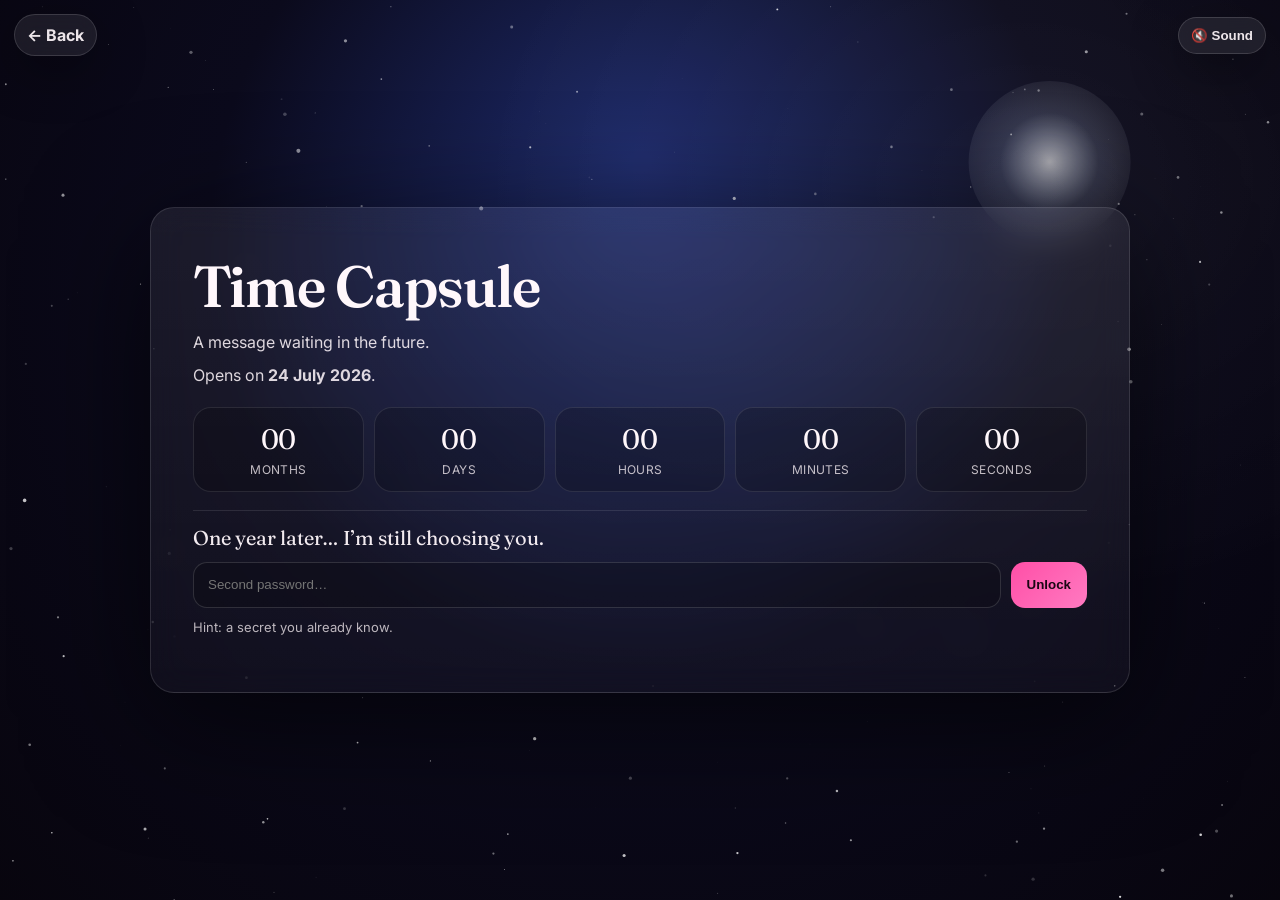
==== time-capsule.html @ f36df3c6 "Add files via upload" ====
<!doctype html>
<html lang="en">
<head>
  <meta charset="utf-8" />
  <meta name="viewport" content="width=device-width, initial-scale=1, viewport-fit=cover" />
  <title>Time Capsule ⏳</title>

  <link rel="preconnect" href="https://fonts.googleapis.com">
  <link rel="preconnect" href="https://fonts.gstatic.com" crossorigin>
  <link href="https://fonts.googleapis.com/css2?family=Fraunces:wght@400;600&family=Inter:wght@400;500;600&display=swap" rel="stylesheet">

  <link rel="stylesheet" href="time-capsule.css" />
</head>
<body>
  <!-- Starfield canvas -->
  <canvas id="bg" class="bg" aria-hidden="true"></canvas>

  <!-- Subtle vignette -->
  <div class="vignette" aria-hidden="true"></div>

  <!-- Music (change src if you want) -->
  <audio id="tcMusic" loop preload="auto">
    <source src="music3.mp3" type="audio/mpeg" />
  </audio>

  <header class="topbar">
    <a class="pill back" href="index.html">← Back</a>
    <button id="soundBtn" class="pill" type="button" aria-label="Toggle sound">🔇 Sound</button>
  </header>

  <main class="stage">
    <!-- Countdown Card -->
    <section id="card" class="card" aria-live="polite">
      <h1 class="title">Time Capsule</h1>
      <p class="sub">A message waiting in the future.</p>
      <p class="sub">Opens on <strong>24 July 2026</strong>.</p>

      <div class="grid" role="group" aria-label="Countdown">
        <div class="cell">
          <div id="mo" class="num">--</div>
          <div class="lab">Months</div>
        </div>
        <div class="cell">
          <div id="da" class="num">--</div>
          <div class="lab">Days</div>
        </div>
        <div class="cell">
          <div id="ho" class="num">--</div>
          <div class="lab">Hours</div>
        </div>
        <div class="cell">
          <div id="mi" class="num">--</div>
          <div class="lab">Minutes</div>
        </div>
        <div class="cell">
          <div id="se" class="num">--</div>
          <div class="lab">Seconds</div>
        </div>
      </div>

      <div class="divider"></div>

      <div id="lockedMsg" class="lockedMsg">
        <span class="dot"></span>
        <span>Locked until the day arrives.</span>
      </div>

      <!-- Unlock Area (hidden until countdown hits zero) -->
      <div id="unlockArea" class="unlockArea" hidden>
        <p class="unlockTitle">One year later… I’m still choosing you.</p>

        <div class="row">
          <input id="pass2" class="input" type="password" inputmode="text" autocomplete="off" autocapitalize="none" spellcheck="false"
                 placeholder="Second password…" aria-label="Second password" />
          <button id="btn2" class="btn" type="button">Unlock</button>
        </div>

        <p id="hint2" class="hint">Hint: a secret you already know.</p>
      </div>
    </section>

    <!-- Cinema Overlay (hidden until correct password) -->
    <section id="cinema" class="cinema" hidden aria-hidden="true">
      <div class="cinemaFrame">
        <div class="cinemaHeader">
          <div class="cinemaTitle">Hi baby…</div>
          <button id="closeCinema" class="pill small" type="button">Close</button>
        </div>

        <video id="vid" class="vid" controls playsinline preload="metadata">
          <source src="videos/future.mp4" type="video/mp4" />
          <source src="videos/future.webm" type="video/webm" />
        </video>

        <p id="vidHint" class="hint center">
          If the video isn’t added yet, later place it as <code>videos/future.mp4</code> and upload to GitHub again.
        </p>
      </div>
    </section>
  </main>

  <script src="time-capsule.js"></script>
</body>
</html>
---- time-capsule.css ----
:root{
  --fg:#fff7fb;
  --muted: rgba(255,247,251,.78);
  --line: rgba(255,255,255,.12);
  --glass: rgba(255,255,255,.07);
  --glass2: rgba(255,255,255,.03);
  --shadow: 0 28px 120px rgba(0,0,0,.62);
  --radius: 24px;
  --hot:#ff4fa7;
  --hot2:#ff7ac1;
}

*{ box-sizing:border-box; }
html,body{ height:100%; }
body{
  margin:0;
  font-family: Inter, system-ui, -apple-system, Segoe UI, Roboto, Arial, sans-serif;
  color: var(--fg);
  background: #07040b;
  overflow:hidden;
}

.bg{
  position:fixed;
  inset:0;
  width:100%;
  height:100%;
  display:block;
  z-index:0;
}

.vignette{
  position:fixed;
  inset:0;
  z-index:1;
  pointer-events:none;
  background:
    radial-gradient(1200px 800px at 50% 20%, rgba(0,0,0,0) 40%, rgba(0,0,0,.35) 80%),
    radial-gradient(900px 700px at 80% 20%, rgba(255,255,255,.08) 0%, rgba(255,255,255,0) 60%);
  mix-blend-mode: screen;
  opacity:.55;
}

.topbar{
  position:fixed;
  top: 14px;
  left: 14px;
  right: 14px;
  z-index: 5;
  display:flex;
  align-items:center;
  justify-content:space-between;
  gap: 10px;
  pointer-events:none;
}
.topbar .pill{ pointer-events:auto; }

.pill{
  border:none;
  cursor:pointer;
  padding: 10px 12px;
  border-radius: 999px;
  color: rgba(255,247,251,.92);
  background: rgba(255,255,255,.08);
  border: 1px solid rgba(255,255,255,.14);
  backdrop-filter: blur(10px);
  -webkit-backdrop-filter: blur(10px);
  box-shadow: 0 14px 50px rgba(0,0,0,.35);
  transition: transform .15s ease, background .2s ease, border-color .2s ease;
  font-weight: 700;
}
.pill:hover{ background: rgba(255,255,255,.10); border-color: rgba(255,255,255,.18); }
.pill:active{ transform: scale(.98); }
.pill.small{ padding: 8px 10px; font-weight: 800; }
.back{ text-decoration:none; display:inline-flex; align-items:center; gap:8px; }

.stage{
  position:fixed;
  inset:0;
  display:grid;
  place-items:center;
  padding: 24px;
  z-index: 3;
}

.card{
  width: min(980px, 96vw);
  padding: clamp(18px, 4vw, 42px);
  border-radius: var(--radius);
  background: linear-gradient(180deg, var(--glass), var(--glass2));
  border: 1px solid var(--line);
  box-shadow: var(--shadow);
  backdrop-filter: blur(16px);
  -webkit-backdrop-filter: blur(16px);
  transform: translateY(0);
  opacity: 1;
  transition: opacity .65s ease, transform .75s ease;
}

.card.hide{
  opacity: 0;
  transform: translateY(16px) scale(.985);
  pointer-events:none;
}

.title{
  margin: 0 0 8px 0;
  font-family: Fraunces, serif;
  font-weight: 600;
  letter-spacing: -0.02em;
  font-size: clamp(34px, 5vw, 58px);
}
.sub{
  margin: 8px 0;
  color: rgba(255,247,251,.86);
  line-height: 1.6;
  font-size: 16px;
}

.grid{
  margin-top: 18px;
  display:grid;
  grid-template-columns: repeat(5, minmax(0, 1fr));
  gap: 10px;
}
.cell{
  padding: 14px 12px;
  border-radius: 18px;
  background: rgba(0,0,0,.20);
  border: 1px solid rgba(255,255,255,.10);
  text-align:center;
}
.num{
  font-family: Fraunces, serif;
  font-size: 28px;
  letter-spacing: -0.01em;
}
.lab{
  margin-top:6px;
  font-size: 12px;
  opacity:.75;
  letter-spacing:.03em;
  text-transform: uppercase;
}

.divider{
  height:1px;
  background: rgba(255,255,255,.10);
  margin: 18px 0 14px;
}

.lockedMsg{
  display:flex;
  align-items:center;
  gap: 10px;
  color: rgba(255,247,251,.82);
  font-weight: 600;
}
.dot{
  width: 10px;
  height: 10px;
  border-radius: 999px;
  background: rgba(255,255,255,.25);
  box-shadow: 0 0 0 6px rgba(255,255,255,.06);
  animation: pulse 1.8s ease-in-out infinite;
}
@keyframes pulse{
  0%,100%{ transform: scale(1); opacity:.75; }
  50%{ transform: scale(1.08); opacity:1; }
}

.unlockArea{
  margin-top: 14px;
}
.unlockTitle{
  margin: 10px 0 12px;
  font-family: Fraunces, serif;
  font-size: 20px;
  opacity: .95;
}

.row{
  display:flex;
  gap: 10px;
  align-items:center;
}
.input{
  flex:1;
  height: 46px;
  border-radius: 14px;
  border: 1px solid rgba(255,255,255,.14);
  background: rgba(0,0,0,.20);
  color: var(--fg);
  padding: 0 14px;
  outline:none;
}
.input:focus{
  border-color: rgba(255,255,255,.22);
  box-shadow: 0 0 0 6px rgba(255,79,167,.10);
}
.btn{
  height:46px;
  padding: 0 16px;
  border-radius: 14px;
  background: linear-gradient(135deg, var(--hot), var(--hot2));
  border:none;
  color:#1b0713;
  font-weight:900;
  cursor:pointer;
  transition: transform .15s ease, filter .2s ease;
}
.btn:hover{ filter: brightness(1.02); }
.btn:active{ transform: scale(.99); }

.hint{
  margin-top: 10px;
  opacity:.72;
  font-size: 13px;
  line-height: 1.5;
}
.hint.center{ text-align:center; }
.hint code{
  padding: 2px 6px;
  border-radius: 8px;
  background: rgba(255,255,255,.08);
  border: 1px solid rgba(255,255,255,.10);
}

/* Cinema overlay: video centered with starfield behind */
.cinema{
  position:fixed;
  inset:0;
  z-index: 8;
  display:flex;
  align-items:center;
  justify-content:center;
  padding: 18px;
  pointer-events:none;
  opacity: 0;
  transition: opacity .55s ease;
}
.cinema.show{
  opacity: 1;
  pointer-events:auto;
}
.cinemaFrame{
  width: min(980px, 88vw);
  display:grid;
  gap: 10px;
  justify-items:center;
  transform: translateY(12px) scale(.985);
  opacity: 0;
  transition: transform .65s ease, opacity .65s ease;
}
.cinema.show .cinemaFrame{
  transform: translateY(0) scale(1);
  opacity: 1;
}
.cinemaHeader{
  width:100%;
  display:flex;
  align-items:center;
  justify-content:space-between;
  gap: 10px;
}
.cinemaTitle{
  font-family: Fraunces, serif;
  font-size: 22px;
  opacity:.95;
  text-shadow: 0 18px 60px rgba(0,0,0,.65);
}

.vid{
  width: 100%;
  max-height: 72vh;
  border-radius: 22px;
  border: 1px solid rgba(255,255,255,.18);
  background: #000;
  box-shadow:
    0 0 42px rgba(255,255,255,.14),
    0 30px 140px rgba(0,0,0,.88);
}

/* Mobile layout */
@media (max-width: 760px){
  .grid{ grid-template-columns: repeat(2, minmax(0,1fr)); }
  .cinemaFrame{ width: min(980px, 94vw); }
  .cinemaHeader{ gap: 8px; }
}
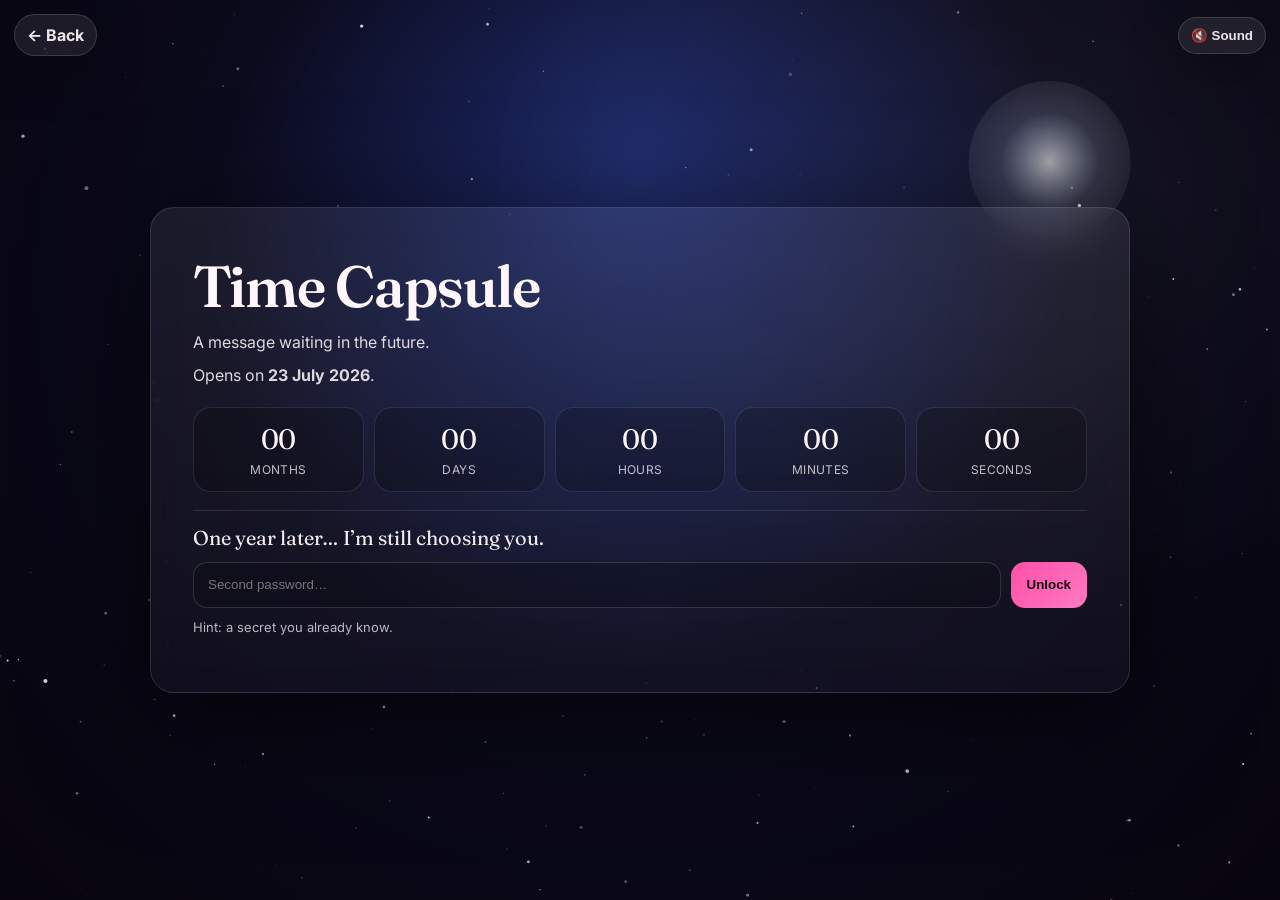
==== commit 111f20c8: "Update countdown date to 23 July 2026" ====
--- a/time-capsule.html
+++ b/time-capsule.html
@@ -33,7 +33,7 @@
     <section id="card" class="card" aria-live="polite">
       <h1 class="title">Time Capsule</h1>
       <p class="sub">A message waiting in the future.</p>
-      <p class="sub">Opens on <strong>24 July 2026</strong>.</p>
+      <p class="sub">Opens on <strong>23 July 2026</strong>.</p>
 
       <div class="grid" role="group" aria-label="Countdown">
         <div class="cell">
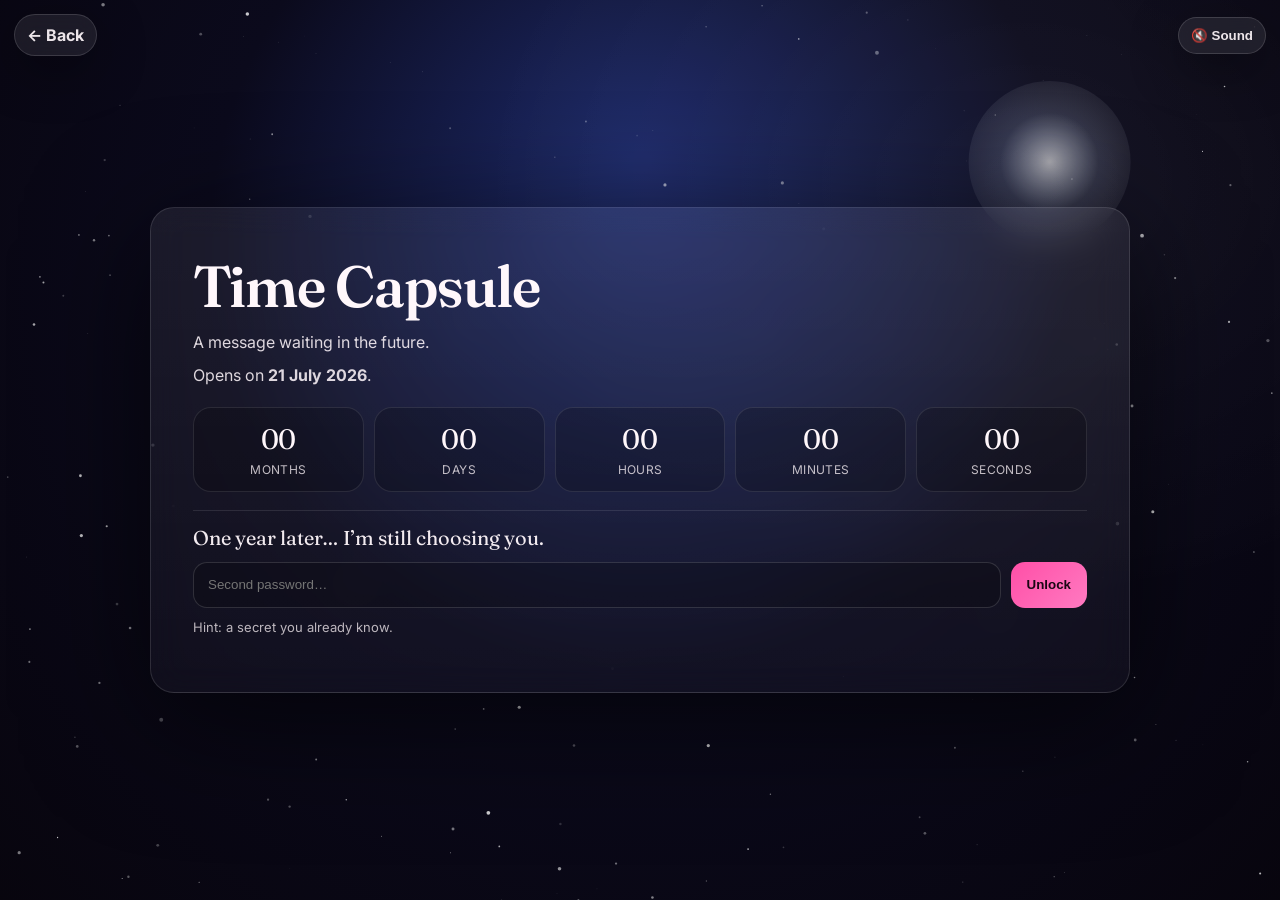
==== commit 03202fe4: "Update countdown date and cinema title" ====
--- a/time-capsule.html
+++ b/time-capsule.html
@@ -33,7 +33,7 @@
     <section id="card" class="card" aria-live="polite">
       <h1 class="title">Time Capsule</h1>
       <p class="sub">A message waiting in the future.</p>
-      <p class="sub">Opens on <strong>23 July 2026</strong>.</p>
+      <p class="sub">Opens on <strong>21 July 2026</strong>.</p>
 
       <div class="grid" role="group" aria-label="Countdown">
         <div class="cell">
@@ -83,7 +83,7 @@
     <section id="cinema" class="cinema" hidden aria-hidden="true">
       <div class="cinemaFrame">
         <div class="cinemaHeader">
-          <div class="cinemaTitle">Hi baby…</div>
+          <div class="cinemaTitle">Welcome Back to This Moment</div>
           <button id="closeCinema" class="pill small" type="button">Close</button>
         </div>
 
@@ -91,10 +91,12 @@
           <source src="videos/future.mp4" type="video/mp4" />
           <source src="videos/future.webm" type="video/webm" />
         </video>
-
-        <p id="vidHint" class="hint center">
-          If the video isn’t added yet, later place it as <code>videos/future.mp4</code> and upload to GitHub again.
-        </p>
+        <div class="saveRow" aria-hidden="false">
+          <p class="hint center">Save Your Time Capsule Journey</p>
+          <div class="row center">
+            <button id="saveRecapBtn" class="pill" type="button">Save Your Time Capsule Journey</button>
+          </div>
+        </div>
       </div>
     </section>
   </main>
